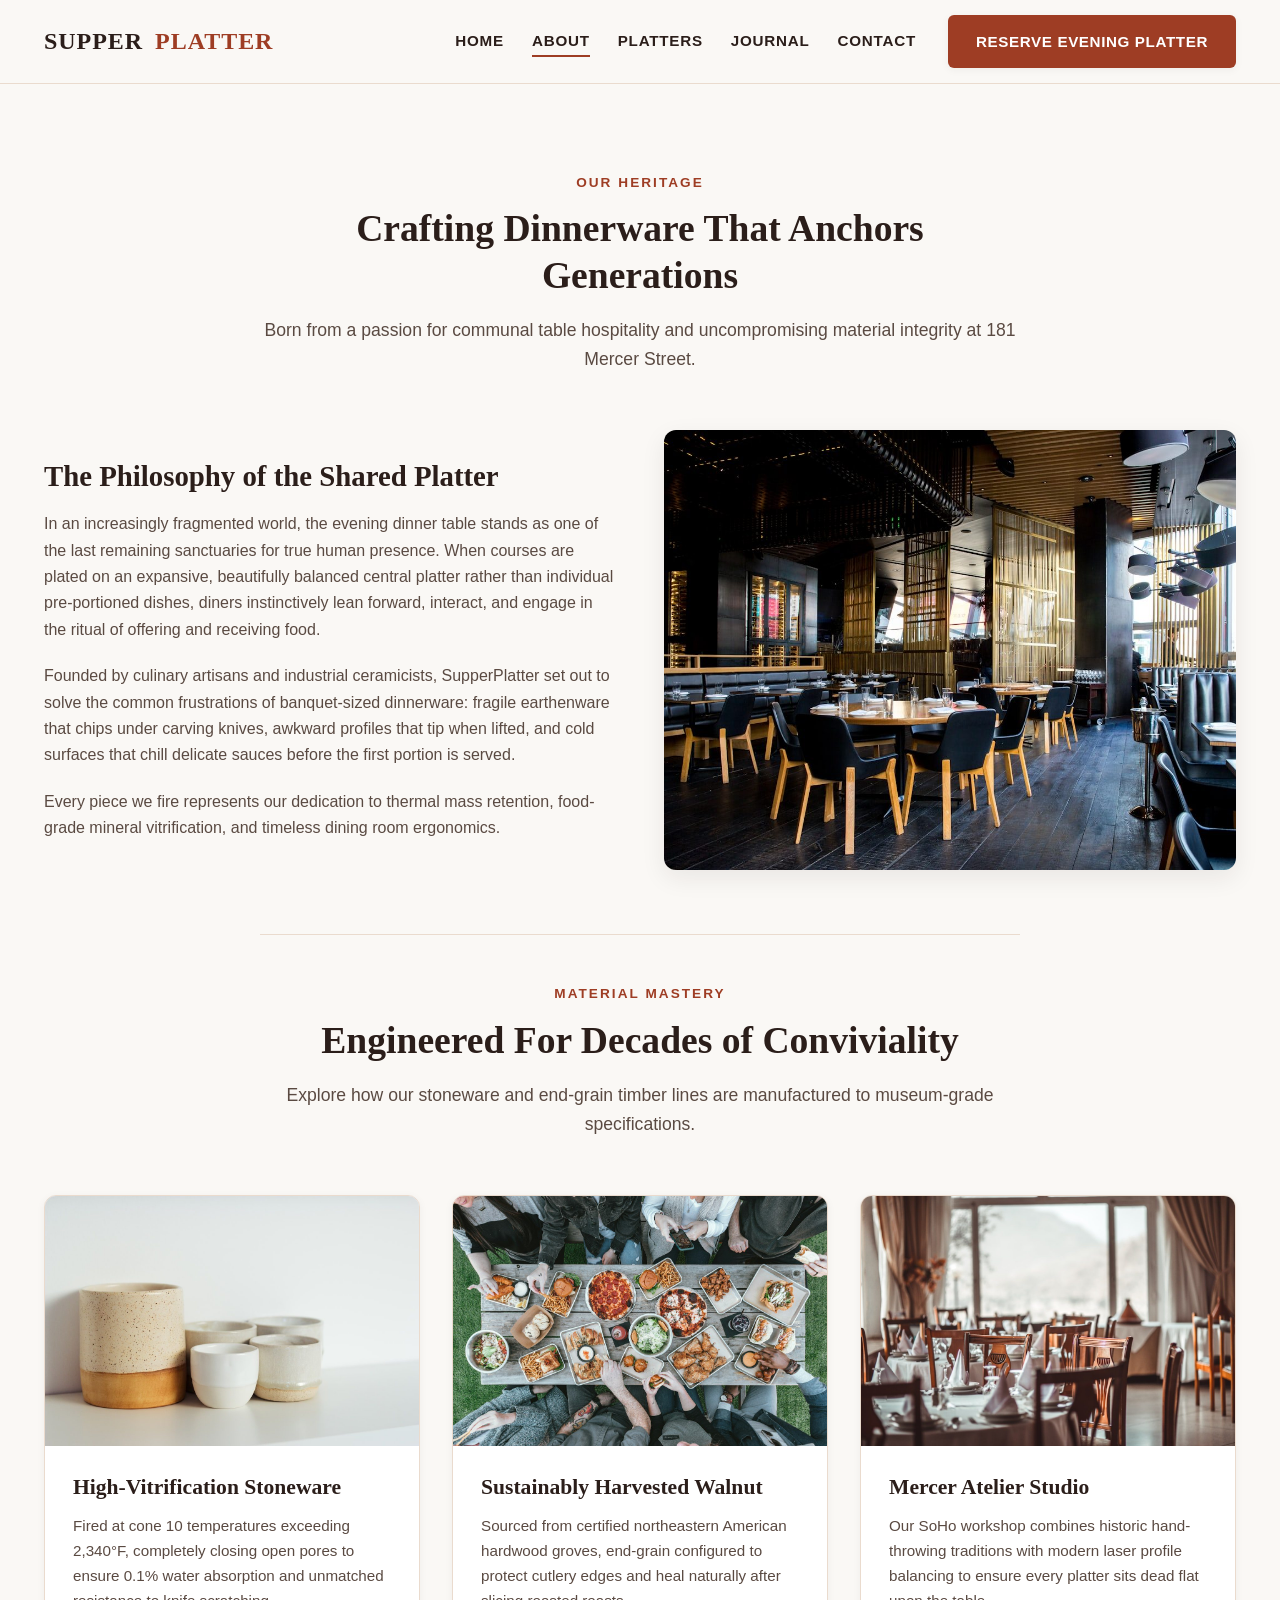
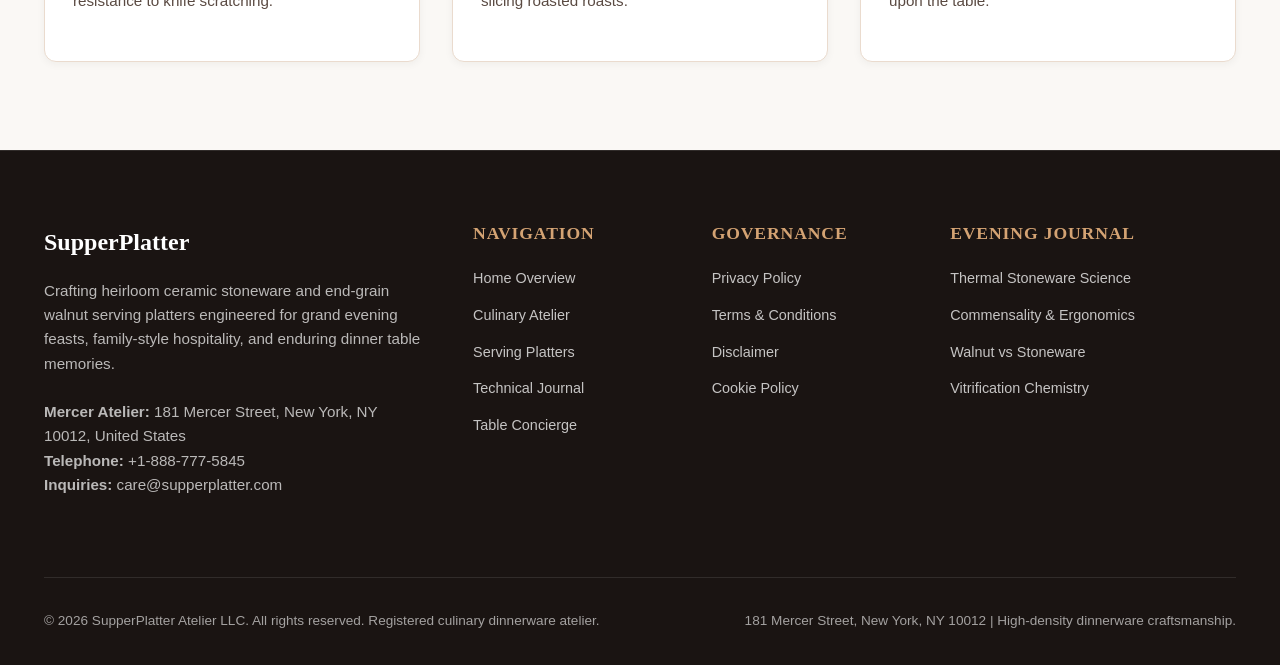
==== about.html @ a7b7ee98 "Add files via upload" ====
<!DOCTYPE html>
<html lang="en">
<head>
    <meta charset="UTF-8">
    <meta name="viewport" content="width=device-width, initial-scale=1.0">
    <title>About Our Atelier | SupperPlatter Heirloom Dinnerware</title>
    <meta name="description" content="Learn about the artisans, thermal engineering, and commensal dinner philosophy behind SupperPlatter's handcrafted stoneware and timber platters in SoHo New York.">
    <link rel="stylesheet" href="assets/css/style.css">
</head>
<body>
    
    <!-- Google tag (gtag.js) -->
    <script async src="https://www.googletagmanager.com/gtag/js?id=G-0LY0HY7L01"></script>
    <script>
      window.dataLayer = window.dataLayer || [];
      function gtag(){dataLayer.push(arguments);}
      gtag('js', new Date());
      gtag('config', 'G-0LY0HY7L01');
    </script>
    <header class="site-header">
        <div class="container header-inner">
            <a href="index.html" class="site-logo">Supper<span>Platter</span></a>
            <nav class="nav-desktop">
                <ul class="nav-links">
                    <li><a href="index.html" class="nav-link ">Home</a></li>
                    <li><a href="about.html" class="nav-link active">About</a></li>
                    <li><a href="about.html#platters" class="nav-link">Platters</a></li>
                    <li><a href="blog.html" class="nav-link ">Journal</a></li>
                    <li><a href="contact.html" class="nav-link ">Contact</a></li>
                    <!-- Policy Links Hidden on Desktop via .nav-item-policy -->
                    <li class="nav-item-policy"><a href="privacy-policy.html" class="nav-link">Privacy Policy</a></li>
                    <li class="nav-item-policy"><a href="terms-and-conditions.html" class="nav-link">Terms & Conditions</a></li>
                    <li class="nav-item-policy"><a href="disclaimer.html" class="nav-link">Disclaimer</a></li>
                    <li class="nav-item-policy"><a href="cookie-policy.html" class="nav-link">Cookie Policy</a></li>
                </ul>
                <a href="contact.html" class="btn btn-primary">Reserve Evening Platter</a>
            </nav>
            <button class="mobile-menu-btn" aria-label="Toggle Mobile Menu">
                <span></span>
                <span></span>
                <span></span>
            </button>
        </div>
    </header>
    <div class="mobile-drawer">
        <ul class="mobile-nav-list">
            <li><a href="index.html" class="mobile-nav-link">Home</a></li>
            <li><a href="about.html" class="mobile-nav-link">About Atelier</a></li>
            <li><a href="about.html#platters" class="mobile-nav-link">Heirloom Platters</a></li>
            <li><a href="blog.html" class="mobile-nav-link">Culinary Journal</a></li>
            <li><a href="contact.html" class="mobile-nav-link">Contact & Inquiries</a></li>
            <li><a href="privacy-policy.html" class="mobile-nav-link">Privacy Policy</a></li>
            <li><a href="terms-and-conditions.html" class="mobile-nav-link">Terms & Conditions</a></li>
            <li><a href="disclaimer.html" class="mobile-nav-link">Disclaimer</a></li>
            <li><a href="cookie-policy.html" class="mobile-nav-link">Cookie Policy</a></li>
        </ul>
    </div>
    
    <main>
        <section class="section">
            <div class="container">
                <div class="section-title-wrap">
                    <span class="section-eyebrow">Our Heritage</span>
                    <h1 class="section-title">Crafting Dinnerware That Anchors Generations</h1>
                    <p class="section-desc">Born from a passion for communal table hospitality and uncompromising material integrity at 181 Mercer Street.</p>
                </div>
                <div class="grid-2" style="margin-bottom: 4rem;">
                    <div>
                        <h2 style="font-size: 1.8rem; margin-bottom: 1rem;">The Philosophy of the Shared Platter</h2>
                        <p style="margin-bottom: 1.25rem; color: var(--color-text-secondary);">In an increasingly fragmented world, the evening dinner table stands as one of the last remaining sanctuaries for true human presence. When courses are plated on an expansive, beautifully balanced central platter rather than individual pre-portioned dishes, diners instinctively lean forward, interact, and engage in the ritual of offering and receiving food.</p>
                        <p style="margin-bottom: 1.25rem; color: var(--color-text-secondary);">Founded by culinary artisans and industrial ceramicists, SupperPlatter set out to solve the common frustrations of banquet-sized dinnerware: fragile earthenware that chips under carving knives, awkward profiles that tip when lifted, and cold surfaces that chill delicate sauces before the first portion is served.</p>
                        <p style="color: var(--color-text-secondary);">Every piece we fire represents our dedication to thermal mass retention, food-grade mineral vitrification, and timeless dining room ergonomics.</p>
                    </div>
                    <div>
                        <img src="assets/images/evening_tablescape_dinner.jpg" alt="Evening Supper Table Setting" class="card-img" style="height: 440px; border-radius: var(--radius-md); box-shadow: var(--shadow-md);">
                    </div>
                </div>

                <div id="platters" class="section-title-wrap" style="padding-top: 3rem; border-top: 1px solid var(--color-border);">
                    <span class="section-eyebrow">Material Mastery</span>
                    <h2 class="section-title">Engineered For Decades of Conviviality</h2>
                    <p class="section-desc">Explore how our stoneware and end-grain timber lines are manufactured to museum-grade specifications.</p>
                </div>
                <div class="grid-3">
                    <div class="card">
                        <img src="assets/images/ceramic_dinnerware_craft.jpg" alt="Ceramic Stoneware Wheel Production" class="card-img">
                        <div class="card-body">
                            <h3 class="card-title">High-Vitrification Stoneware</h3>
                            <p class="card-text">Fired at cone 10 temperatures exceeding 2,340&deg;F, completely closing open pores to ensure 0.1% water absorption and unmatched resistance to knife scratching.</p>
                        </div>
                    </div>
                    <div class="card">
                        <img src="assets/images/blog_wood_grain_boards.jpg" alt="End-Grain Timber Platter Craft" class="card-img">
                        <div class="card-body">
                            <h3 class="card-title">Sustainably Harvested Walnut</h3>
                            <p class="card-text">Sourced from certified northeastern American hardwood groves, end-grain configured to protect cutlery edges and heal naturally after slicing roasted roasts.</p>
                        </div>
                    </div>
                    <div class="card">
                        <img src="assets/images/mercer_dining_room.jpg" alt="Mercer Street Atelier Display" class="card-img">
                        <div class="card-body">
                            <h3 class="card-title">Mercer Atelier Studio</h3>
                            <p class="card-text">Our SoHo workshop combines historic hand-throwing traditions with modern laser profile balancing to ensure every platter sits dead flat upon the table.</p>
                        </div>
                    </div>
                </div>
            </div>
        </section>
    </main>
    
    <footer class="site-footer">
        <div class="container">
            <div class="footer-grid">
                <div>
                    <a href="index.html" class="footer-logo">SupperPlatter</a>
                    <p class="footer-desc">Crafting heirloom ceramic stoneware and end-grain walnut serving platters engineered for grand evening feasts, family-style hospitality, and enduring dinner table memories.</p>
                    <p class="footer-desc"><strong>Mercer Atelier:</strong> 181 Mercer Street, New York, NY 10012, United States<br><strong>Telephone:</strong> +1-888-777-5845<br><strong>Inquiries:</strong> care@supperplatter.com</p>
                </div>
                <div>
                    <h4 class="footer-col-title">Navigation</h4>
                    <ul class="footer-links">
                        <li><a href="index.html" class="footer-link">Home Overview</a></li>
                        <li><a href="about.html" class="footer-link">Culinary Atelier</a></li>
                        <li><a href="about.html#platters" class="footer-link">Serving Platters</a></li>
                        <li><a href="blog.html" class="footer-link">Technical Journal</a></li>
                        <li><a href="contact.html" class="footer-link">Table Concierge</a></li>
                    </ul>
                </div>
                <div>
                    <h4 class="footer-col-title">Governance</h4>
                    <ul class="footer-links">
                        <li><a href="privacy-policy.html" class="footer-link">Privacy Policy</a></li>
                        <li><a href="terms-and-conditions.html" class="footer-link">Terms & Conditions</a></li>
                        <li><a href="disclaimer.html" class="footer-link">Disclaimer</a></li>
                        <li><a href="cookie-policy.html" class="footer-link">Cookie Policy</a></li>
                    </ul>
                </div>
                <div>
                    <h4 class="footer-col-title">Evening Journal</h4>
                    <ul class="footer-links">
                        <li><a href="blog/thermal-mass-and-heat-retention-in-stoneware-platters.html" class="footer-link">Thermal Stoneware Science</a></li>
                        <li><a href="blog/family-style-commensality-and-dining-room-ergonomics.html" class="footer-link">Commensality & Ergonomics</a></li>
                        <li><a href="blog/end-grain-walnut-versus-stoneware-for-carving-platters.html" class="footer-link">Walnut vs Stoneware</a></li>
                        <li><a href="blog/food-safe-mineral-vitrification-and-heavy-metal-free-glazes.html" class="footer-link">Vitrification Chemistry</a></li>
                    </ul>
                </div>
            </div>
            <div class="footer-bottom">
                <p>&copy; 2026 SupperPlatter Atelier LLC. All rights reserved. Registered culinary dinnerware atelier.</p>
                <p>181 Mercer Street, New York, NY 10012 | High-density dinnerware craftsmanship.</p>
            </div>
        </div>
    </footer>
    <script src="assets/js/main.js"></script>
    
</body>
</html>
---- assets/css/style.css ----
:root {

    --color-primary: #9E3D24;
    --color-primary-light: #C2593F;
    --color-primary-dark: #2B1E1A;
    --color-accent: #D4A373;
    --color-accent-sage: #5C715E;
    --color-bg-page: #FAF8F5;
    --color-bg-card: #FFFFFF;
    --color-bg-dark: #1A1412;
    --color-bg-elevated: #F3EFEA;
    --color-text-primary: #2B1E1A;
    --color-text-secondary: #5A4A42;
    --color-text-muted: #87766E;
    --color-text-white: #FFFFFF;
    --color-border: #EADBCE;
    --color-border-accent: #D4A373;
    --font-heading: 'Cinzel', 'Playfair Display', Georgia, serif;
    --font-body: 'Plus Jakarta Sans', -apple-system, BlinkMacSystemFont, 'Segoe UI', Roboto, sans-serif;
    --radius-sm: 6px;
    --radius-md: 12px;
    --radius-lg: 20px;
    --radius-full: 9999px;
    --shadow-sm: 0 2px 8px rgba(43, 30, 26, 0.05);
    --shadow-md: 0 8px 24px rgba(43, 30, 26, 0.08);
    --shadow-lg: 0 16px 36px rgba(43, 30, 26, 0.12);
    --transition-fast: 0.2s cubic-bezier(0.4, 0, 0.2, 1);
    --transition-smooth: 0.35s cubic-bezier(0.4, 0, 0.2, 1);
    --header-height: 84px;

}

* {
    box-sizing: border-box;
    margin: 0;
    padding: 0;
}

html {
    scroll-behavior: smooth;
    font-size: 16px;
}

body {
    font-family: var(--font-body);
    color: var(--color-text-primary);
    background-color: var(--color-bg-page);
    line-height: 1.65;
    -webkit-font-smoothing: antialiased;
}

h1, h2, h3, h4, h5, h6 {
    font-family: var(--font-heading);
    color: var(--color-text-primary);
    line-height: 1.25;
    font-weight: 700;
}

a {
    color: var(--color-primary);
    text-decoration: none;
    transition: color var(--transition-fast);
}

a:hover {
    color: var(--color-primary-light);
}

img {
    max-width: 100%;
    height: auto;
    display: block;
}

.container {
    max-width: 1240px;
    margin: 0 auto;
    padding: 0 1.5rem;
}

.site-header {
    position: sticky;
    top: 0;
    z-index: 1000;
    background: rgba(250, 248, 245, 0.94);
    backdrop-filter: blur(10px);
    border-bottom: 1px solid var(--color-border);
    height: var(--header-height);
    display: flex;
    align-items: center;
}

.header-inner {
    display: flex;
    justify-content: space-between;
    align-items: center;
    width: 100%;
}

.site-logo {
    display: flex;
    align-items: center;
    gap: 0.75rem;
    font-family: var(--font-heading);
    font-size: 1.5rem;
    font-weight: 800;
    color: var(--color-primary-dark);
    letter-spacing: 0.04em;
    text-transform: uppercase;
}

.site-logo span {
    color: var(--color-primary);
}

.nav-desktop {
    display: flex;
    align-items: center;
    gap: 2rem;
}

.nav-links {
    display: flex;
    align-items: center;
    gap: 1.75rem;
    list-style: none;
}

.nav-link {
    font-size: 0.95rem;
    font-weight: 600;
    color: var(--color-text-primary);
    text-transform: uppercase;
    letter-spacing: 0.05em;
    padding: 0.5rem 0;
    position: relative;
}

.nav-link::after {
    content: '';
    position: absolute;
    bottom: 0;
    left: 0;
    width: 0;
    height: 2px;
    background: var(--color-primary);
    transition: width var(--transition-smooth);
}

.nav-link:hover::after,
.nav-link.active::after {
    width: 100%;
}

@media (min-width: 1141px) {
    .nav-item-policy {
        display: none !important;
    }
}

.btn {
    display: inline-flex;
    align-items: center;
    justify-content: center;
    gap: 0.5rem;
    font-family: var(--font-body);
    font-size: 0.95rem;
    font-weight: 700;
    letter-spacing: 0.04em;
    text-transform: uppercase;
    padding: 0.85rem 1.75rem;
    border-radius: var(--radius-sm);
    transition: all var(--transition-smooth);
    cursor: pointer;
    border: none;
}

.btn-primary {
    background: var(--color-primary);
    color: var(--color-text-white);
    box-shadow: var(--shadow-sm);
}

.btn-primary:hover {
    background: var(--color-primary-light);
    color: var(--color-text-white);
    transform: translateY(-2px);
    box-shadow: var(--shadow-md);
}

.btn-secondary {
    background: transparent;
    color: var(--color-primary-dark);
    border: 2px solid var(--color-primary-dark);
}

.btn-secondary:hover {
    background: var(--color-primary-dark);
    color: var(--color-text-white);
}

.btn-outline-gold {
    background: transparent;
    color: var(--color-accent);
    border: 2px solid var(--color-accent);
}

.btn-outline-gold:hover {
    background: var(--color-accent);
    color: var(--color-primary-dark);
}

.mobile-menu-btn {
    display: none;
    background: transparent;
    border: none;
    cursor: pointer;
    padding: 0.5rem;
}

.mobile-menu-btn span {
    display: block;
    width: 26px;
    height: 3px;
    background: var(--color-primary-dark);
    margin: 5px 0;
    border-radius: 2px;
    transition: transform var(--transition-fast);
}

.mobile-drawer {
    display: none;
    position: fixed;
    top: var(--header-height);
    left: 0;
    width: 100%;
    height: calc(100vh - var(--header-height));
    background: var(--color-bg-page);
    padding: 2rem 1.5rem;
    overflow-y: auto;
    z-index: 999;
    border-top: 1px solid var(--color-border);
}

.mobile-drawer.open {
    display: block;
}

.mobile-nav-list {
    list-style: none;
    display: flex;
    flex-direction: column;
    gap: 1.25rem;
}

.mobile-nav-link {
    font-size: 1.15rem;
    font-weight: 700;
    color: var(--color-text-primary);
    text-transform: uppercase;
    display: block;
    padding: 0.5rem 0;
    border-bottom: 1px solid var(--color-border);
}

@media (max-width: 1140px) {
    .nav-desktop {
        display: none;
    }
    .mobile-menu-btn {
        display: block;
    }
}

/* Section Base */
.section {
    padding: 5.5rem 0;
}

.section-alt {
    background: var(--color-bg-elevated);
}

.section-dark {
    background: var(--color-bg-dark);
    color: var(--color-text-white);
}

.section-dark h2,
.section-dark h3,
.section-dark p {
    color: var(--color-text-white);
}

.section-title-wrap {
    text-align: center;
    max-width: 760px;
    margin: 0 auto 3.5rem auto;
}

.section-eyebrow {
    font-size: 0.85rem;
    text-transform: uppercase;
    letter-spacing: 0.15em;
    font-weight: 700;
    color: var(--color-primary);
    margin-bottom: 0.75rem;
    display: block;
}

.section-dark .section-eyebrow {
    color: var(--color-accent);
}

.section-title {
    font-size: 2.35rem;
    margin-bottom: 1rem;
}

.section-desc {
    font-size: 1.1rem;
    color: var(--color-text-secondary);
}

.section-dark .section-desc {
    color: rgba(255, 255, 255, 0.82);
}

/* Hero Section */
.hero-section {
    position: relative;
    padding: 6rem 0;
    background: linear-gradient(135deg, rgba(43, 30, 26, 0.94), rgba(158, 61, 36, 0.85)), url('../images/hero_dinner_platter.jpg') center/cover no-repeat;
    color: var(--color-text-white);
    min-height: 82vh;
    display: flex;
    align-items: center;
}

.hero-content {
    max-width: 800px;
}

.hero-tagline {
    display: inline-block;
    background: rgba(212, 163, 115, 0.2);
    border: 1px solid var(--color-accent);
    padding: 0.35rem 1.25rem;
    border-radius: var(--radius-full);
    font-size: 0.85rem;
    font-weight: 700;
    letter-spacing: 0.1em;
    text-transform: uppercase;
    color: var(--color-accent);
    margin-bottom: 1.5rem;
}

.hero-title {
    font-size: 3.5rem;
    font-weight: 800;
    line-height: 1.15;
    margin-bottom: 1.5rem;
    color: var(--color-text-white);
}

.hero-desc {
    font-size: 1.25rem;
    color: rgba(255, 255, 255, 0.9);
    margin-bottom: 2.25rem;
    max-width: 680px;
}

.hero-actions {
    display: flex;
    gap: 1.25rem;
    flex-wrap: wrap;
}

/* Grid & Cards */
.grid-3 {
    display: grid;
    grid-template-columns: repeat(auto-fit, minmax(320px, 1fr));
    gap: 2rem;
}

.grid-2 {
    display: grid;
    grid-template-columns: repeat(auto-fit, minmax(400px, 1fr));
    gap: 3rem;
    align-items: center;
}

.card {
    background: var(--color-bg-card);
    border-radius: var(--radius-md);
    overflow: hidden;
    border: 1px solid var(--color-border);
    box-shadow: var(--shadow-sm);
    transition: transform var(--transition-smooth), box-shadow var(--transition-smooth);
}

.card:hover {
    transform: translateY(-6px);
    box-shadow: var(--shadow-lg);
}

.card-img {
    width: 100%;
    height: 250px;
    object-fit: cover;
}

.card-body {
    padding: 1.75rem;
}

.card-tag {
    font-size: 0.75rem;
    font-weight: 800;
    text-transform: uppercase;
    letter-spacing: 0.1em;
    color: var(--color-primary);
    margin-bottom: 0.5rem;
    display: block;
}

.card-title {
    font-size: 1.35rem;
    margin-bottom: 0.75rem;
}

.card-text {
    color: var(--color-text-secondary);
    font-size: 0.95rem;
    margin-bottom: 1.25rem;
}

/* Feature List */
.feature-list {
    list-style: none;
    display: flex;
    flex-direction: column;
    gap: 1rem;
}

.feature-item {
    display: flex;
    gap: 0.75rem;
    align-items: flex-start;
    font-size: 1rem;
    color: var(--color-text-secondary);
}

.feature-item strong {
    color: var(--color-text-primary);
}

.feature-bullet {
    color: var(--color-primary);
    font-weight: 800;
    font-size: 1.2rem;
    line-height: 1;
}

/* Testimonials */
.quote-card {
    background: var(--color-bg-card);
    padding: 2.25rem;
    border-radius: var(--radius-md);
    border-left: 4px solid var(--color-primary);
    box-shadow: var(--shadow-sm);
}

.quote-text {
    font-style: italic;
    font-size: 1.05rem;
    color: var(--color-text-secondary);
    margin-bottom: 1.25rem;
}

.quote-author {
    font-weight: 700;
    color: var(--color-text-primary);
    font-size: 0.95rem;
}

.quote-role {
    font-size: 0.85rem;
    color: var(--color-text-muted);
}

/* Accordion FAQ */
.faq-wrap {
    max-width: 860px;
    margin: 0 auto;
    display: flex;
    flex-direction: column;
    gap: 1rem;
}

.faq-item {
    background: var(--color-bg-card);
    border: 1px solid var(--color-border);
    border-radius: var(--radius-sm);
    overflow: hidden;
}

.faq-header {
    width: 100%;
    padding: 1.25rem 1.5rem;
    text-align: left;
    background: none;
    border: none;
    display: flex;
    justify-content: space-between;
    align-items: center;
    cursor: pointer;
    font-family: var(--font-heading);
    font-size: 1.15rem;
    font-weight: 700;
    color: var(--color-text-primary);
}

.faq-body {
    padding: 0 1.5rem 1.25rem 1.5rem;
    color: var(--color-text-secondary);
    font-size: 0.95rem;
    display: block;
}

/* Policy Pages & Long-Form Styling */
.policy-container {
    max-width: 900px;
    margin: 4rem auto;
    padding: 0 1.5rem;
}

.policy-header {
    border-bottom: 2px solid var(--color-border);
    padding-bottom: 2rem;
    margin-bottom: 2.5rem;
}

.policy-meta {
    font-size: 0.9rem;
    color: var(--color-text-muted);
    margin-top: 0.5rem;
}

.policy-section {
    margin-bottom: 3rem;
}

.policy-section h2 {
    font-size: 1.65rem;
    margin-bottom: 1.25rem;
    color: var(--color-primary-dark);
}

.policy-section p {
    font-size: 1.05rem;
    line-height: 1.8;
    color: var(--color-text-secondary);
    margin-bottom: 1.5rem;
}

.policy-card {
    background: var(--color-bg-card);
    border: 2px solid var(--color-accent);
    border-radius: var(--radius-md);
    padding: 2.25rem;
    margin-top: 3.5rem;
    box-shadow: var(--shadow-md);
}

.policy-card h3 {
    font-size: 1.4rem;
    color: var(--color-primary-dark);
    margin-bottom: 1rem;
}

.policy-card p {
    font-size: 0.95rem;
    color: var(--color-text-secondary);
    margin-bottom: 0.75rem;
}

.contact-details-list {
    list-style: none;
    margin-top: 1rem;
    display: flex;
    flex-direction: column;
    gap: 0.5rem;
    font-size: 0.95rem;
}

/* Monograph Blog & Technical Sections */
.article-container {
    max-width: 860px;
    margin: 4rem auto;
    padding: 0 1.5rem;
}

.article-header {
    margin-bottom: 2.5rem;
}

.article-title {
    font-size: 2.5rem;
    margin-bottom: 1rem;
    line-height: 1.2;
}

.article-meta {
    font-size: 0.95rem;
    color: var(--color-text-muted);
    display: flex;
    gap: 1.5rem;
    margin-bottom: 2rem;
}

.article-img-wrap {
    margin-bottom: 2.5rem;
    border-radius: var(--radius-md);
    overflow: hidden;
    box-shadow: var(--shadow-md);
}

.article-content h2 {
    font-size: 1.75rem;
    margin: 2.5rem 0 1.25rem 0;
    color: var(--color-primary-dark);
}

.article-content h3 {
    font-size: 1.35rem;
    margin: 2rem 0 1rem 0;
    color: var(--color-primary);
}

.article-content p {
    font-size: 1.05rem;
    line-height: 1.8;
    color: var(--color-text-secondary);
    margin-bottom: 1.5rem;
}

.data-table {
    width: 100%;
    border-collapse: collapse;
    margin: 2rem 0;
    font-size: 0.95rem;
    background: var(--color-bg-card);
    border-radius: var(--radius-sm);
    overflow: hidden;
    box-shadow: var(--shadow-sm);
}

.data-table th,
.data-table td {
    padding: 0.85rem 1.25rem;
    border: 1px solid var(--color-border);
    text-align: left;
}

.data-table th {
    background: var(--color-bg-elevated);
    color: var(--color-primary-dark);
    font-weight: 700;
}

.technical-monograph-section {
    margin-top: 2.5rem;
    margin-bottom: 2.5rem;
    padding: 1.75rem;
    background: var(--color-bg-elevated);
    border-radius: var(--radius-md);
    border-left: 4px solid var(--color-primary);
}

/* Contact Form */
.contact-form {
    background: var(--color-bg-card);
    padding: 2.5rem;
    border-radius: var(--radius-md);
    border: 1px solid var(--color-border);
    box-shadow: var(--shadow-md);
}

.form-group {
    margin-bottom: 1.5rem;
}

.form-label {
    display: block;
    font-weight: 600;
    margin-bottom: 0.5rem;
    font-size: 0.95rem;
}

.form-control {
    width: 100%;
    padding: 0.85rem 1rem;
    border: 1px solid var(--color-border);
    border-radius: var(--radius-sm);
    font-family: var(--font-body);
    font-size: 1rem;
    transition: border-color var(--transition-fast);
}

.form-control:focus {
    outline: none;
    border-color: var(--color-primary);
}

textarea.form-control {
    min-height: 130px;
    resize: vertical;
}

/* Footer */
.site-footer {
    background: var(--color-bg-dark);
    color: var(--color-text-white);
    padding: 4.5rem 0 2rem 0;
    border-top: 1px solid rgba(255, 255, 255, 0.1);
}

.footer-grid {
    display: grid;
    grid-template-columns: 2fr 1fr 1fr 1.5fr;
    gap: 3rem;
    margin-bottom: 3.5rem;
}

.footer-logo {
    font-family: var(--font-heading);
    font-size: 1.5rem;
    font-weight: 800;
    color: var(--color-text-white);
    margin-bottom: 1rem;
    display: inline-block;
}

.footer-desc {
    color: rgba(255, 255, 255, 0.7);
    font-size: 0.95rem;
    line-height: 1.6;
    margin-bottom: 1.5rem;
}

.footer-col-title {
    font-size: 1.1rem;
    color: var(--color-accent);
    margin-bottom: 1.25rem;
    text-transform: uppercase;
    letter-spacing: 0.05em;
}

.footer-links {
    list-style: none;
    display: flex;
    flex-direction: column;
    gap: 0.65rem;
}

.footer-link {
    color: rgba(255, 255, 255, 0.75);
    font-size: 0.9rem;
    transition: color var(--transition-fast);
}

.footer-link:hover {
    color: var(--color-text-white);
}

.footer-bottom {
    border-top: 1px solid rgba(255, 255, 255, 0.1);
    padding-top: 2rem;
    display: flex;
    justify-content: space-between;
    align-items: center;
    font-size: 0.85rem;
    color: rgba(255, 255, 255, 0.6);
    flex-wrap: wrap;
    gap: 1rem;
}

@media (max-width: 900px) {
    .footer-grid {
        grid-template-columns: 1fr 1fr;
    }
}

@media (max-width: 600px) {
    .footer-grid {
        grid-template-columns: 1fr;
    }
    .hero-title {
        font-size: 2.4rem;
    }
}
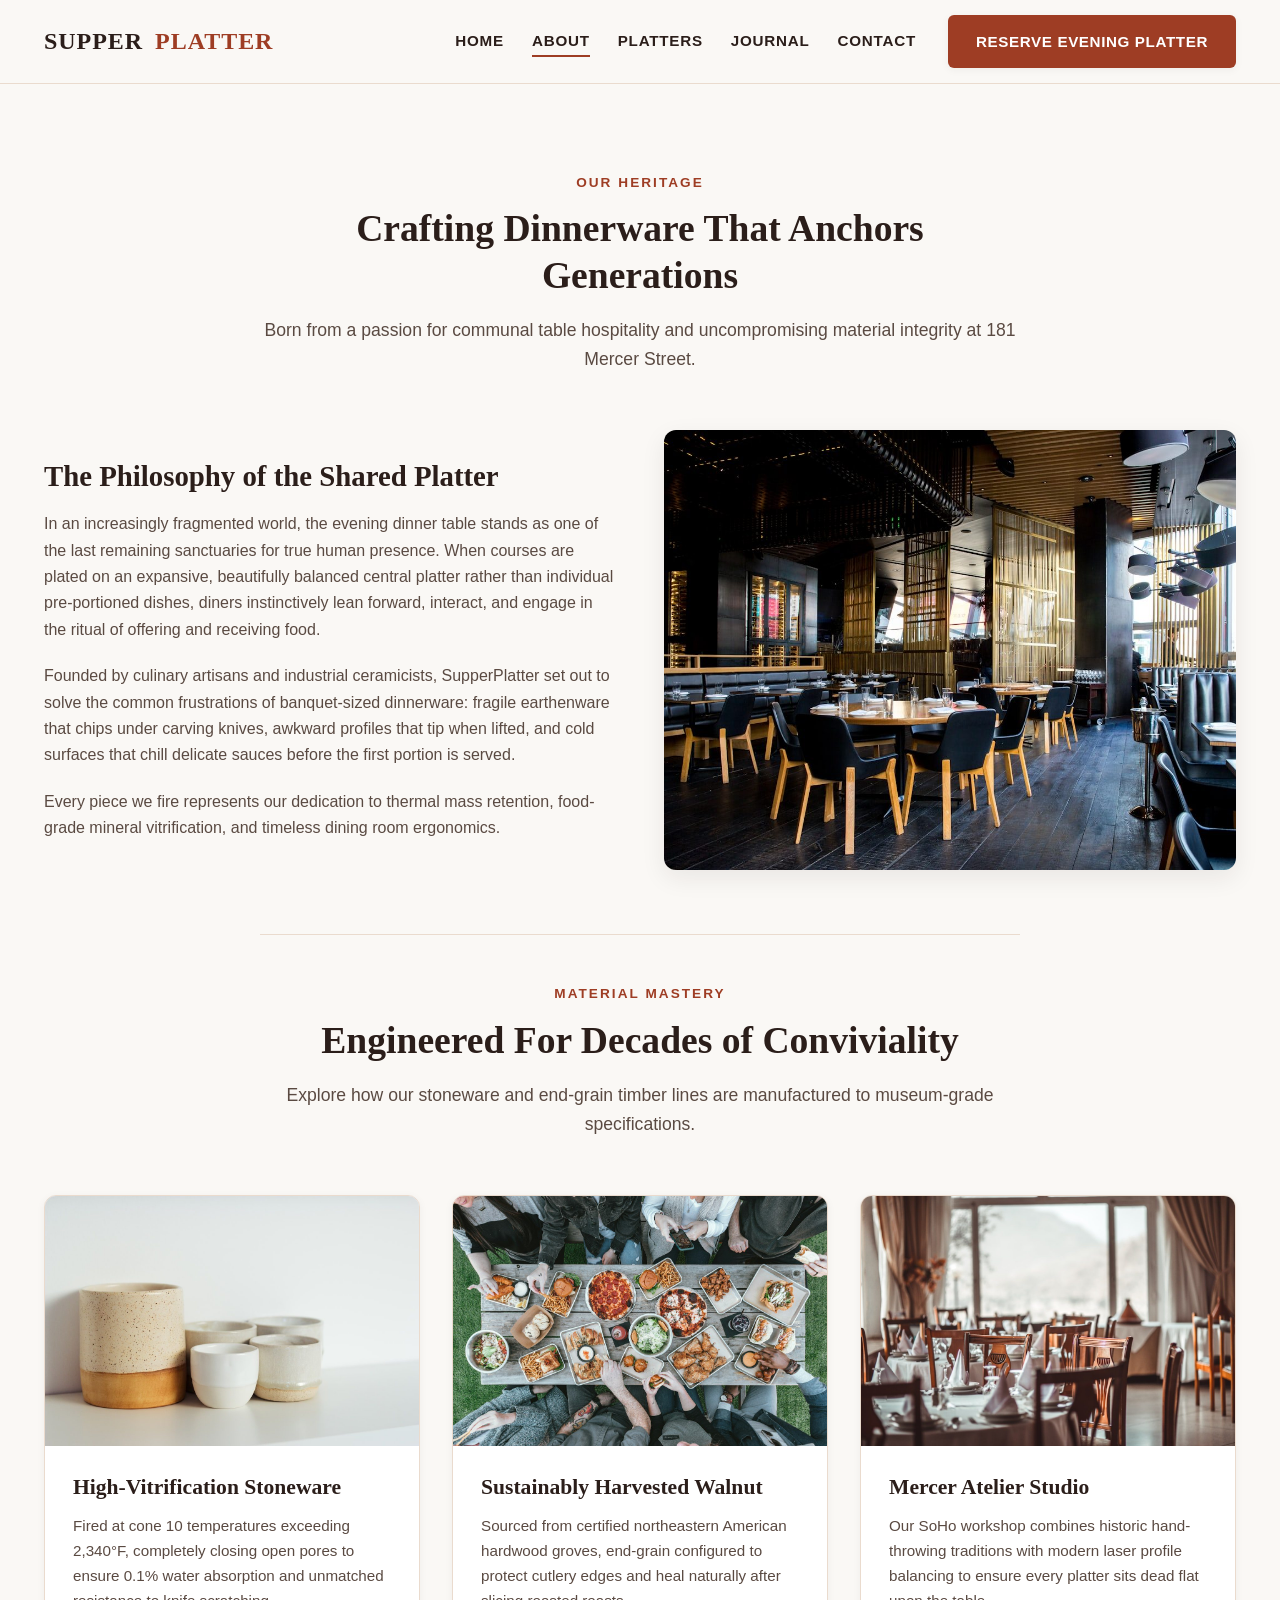
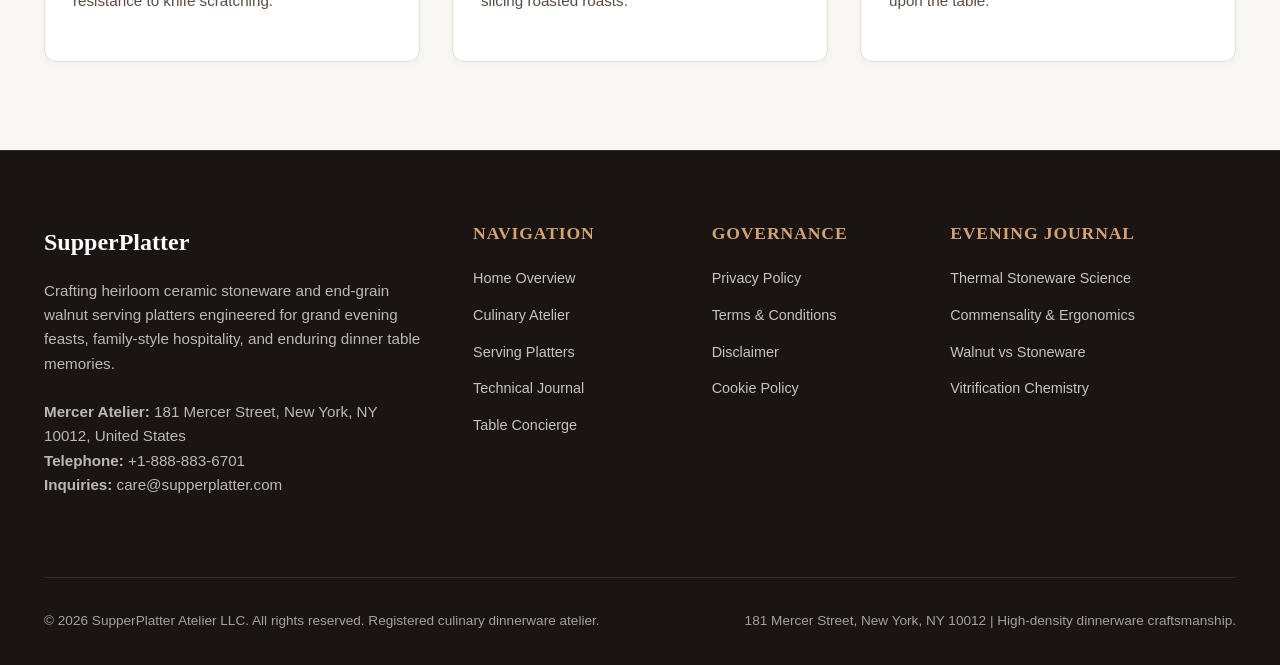
==== commit 0e8d64f5: "setphone +1-888-883-6701" ====
--- a/about.html
+++ b/about.html
@@ -114,7 +114,7 @@
                 <div>
                     <a href="index.html" class="footer-logo">SupperPlatter</a>
                     <p class="footer-desc">Crafting heirloom ceramic stoneware and end-grain walnut serving platters engineered for grand evening feasts, family-style hospitality, and enduring dinner table memories.</p>
-                    <p class="footer-desc"><strong>Mercer Atelier:</strong> 181 Mercer Street, New York, NY 10012, United States<br><strong>Telephone:</strong> +1-888-777-5845<br><strong>Inquiries:</strong> care@supperplatter.com</p>
+                    <p class="footer-desc"><strong>Mercer Atelier:</strong> 181 Mercer Street, New York, NY 10012, United States<br><strong>Telephone:</strong> +1-888-883-6701<br><strong>Inquiries:</strong> care@supperplatter.com</p>
                 </div>
                 <div>
                     <h4 class="footer-col-title">Navigation</h4>
